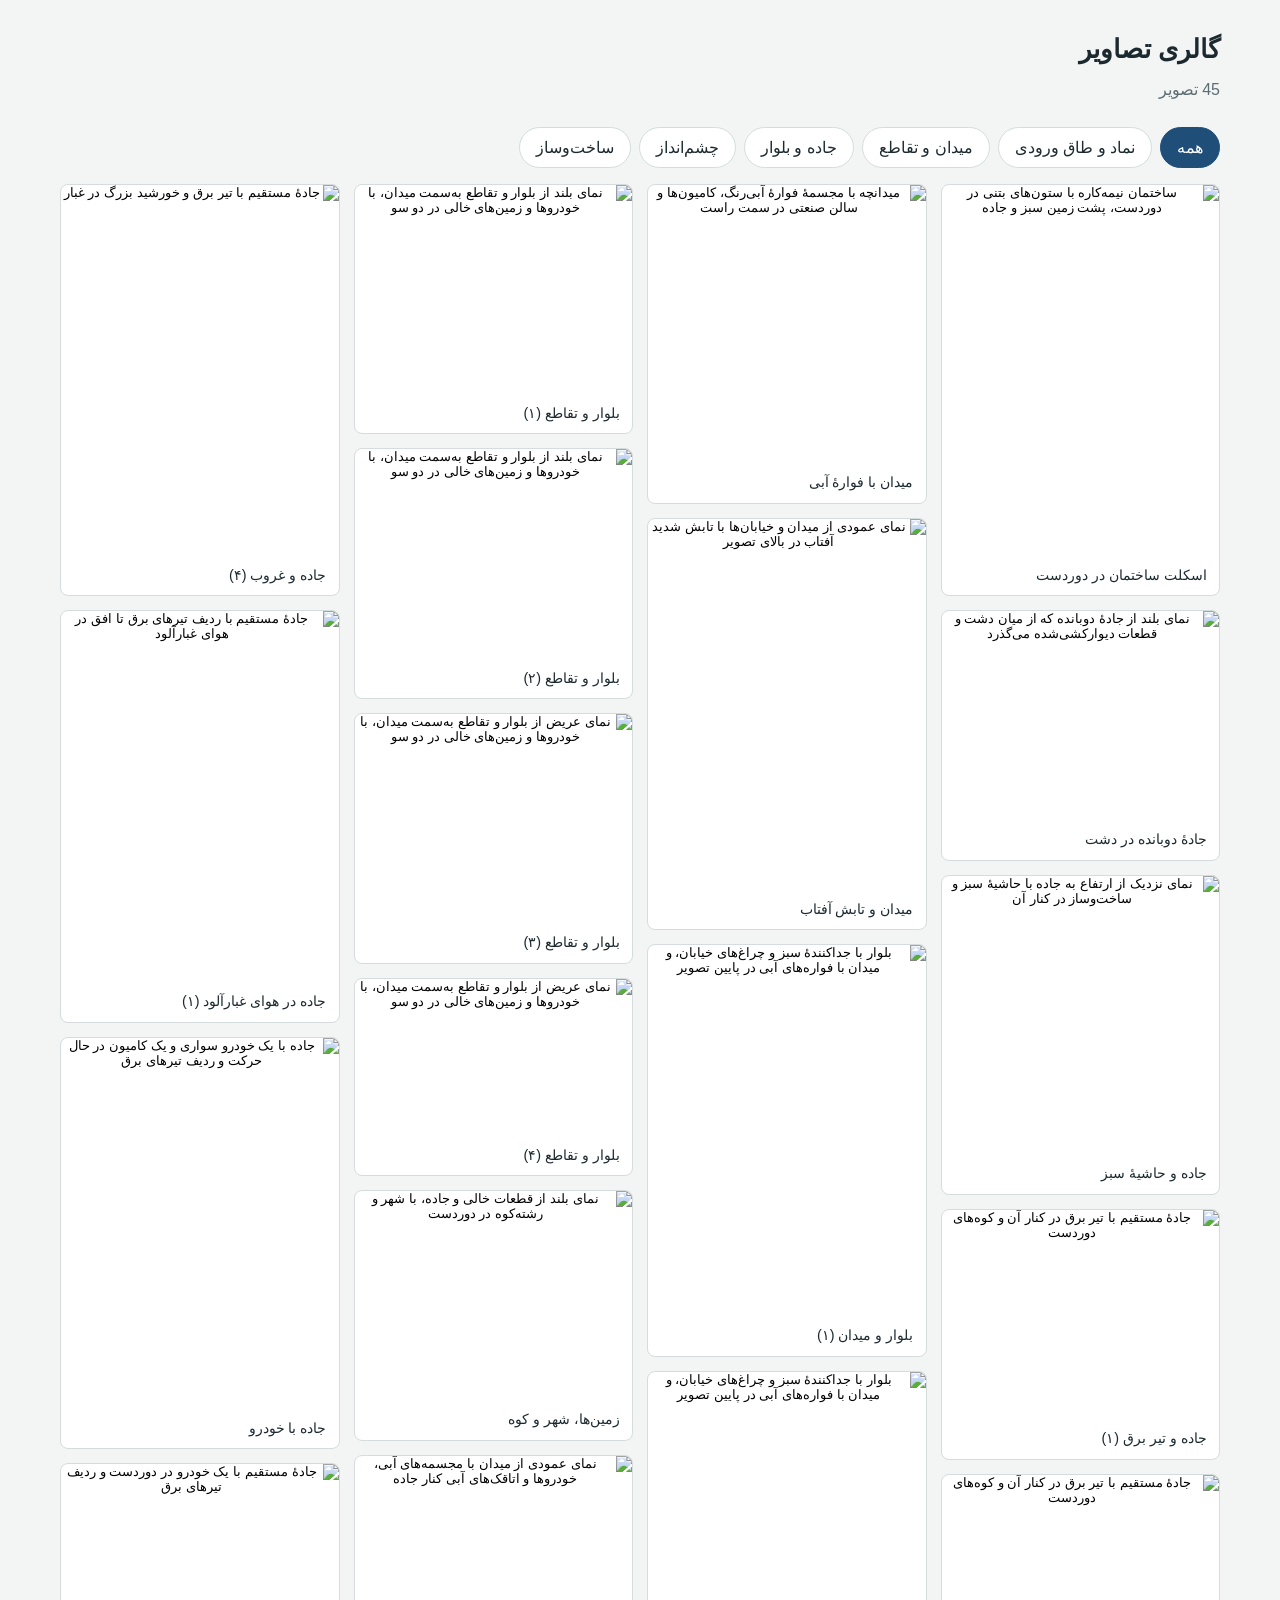
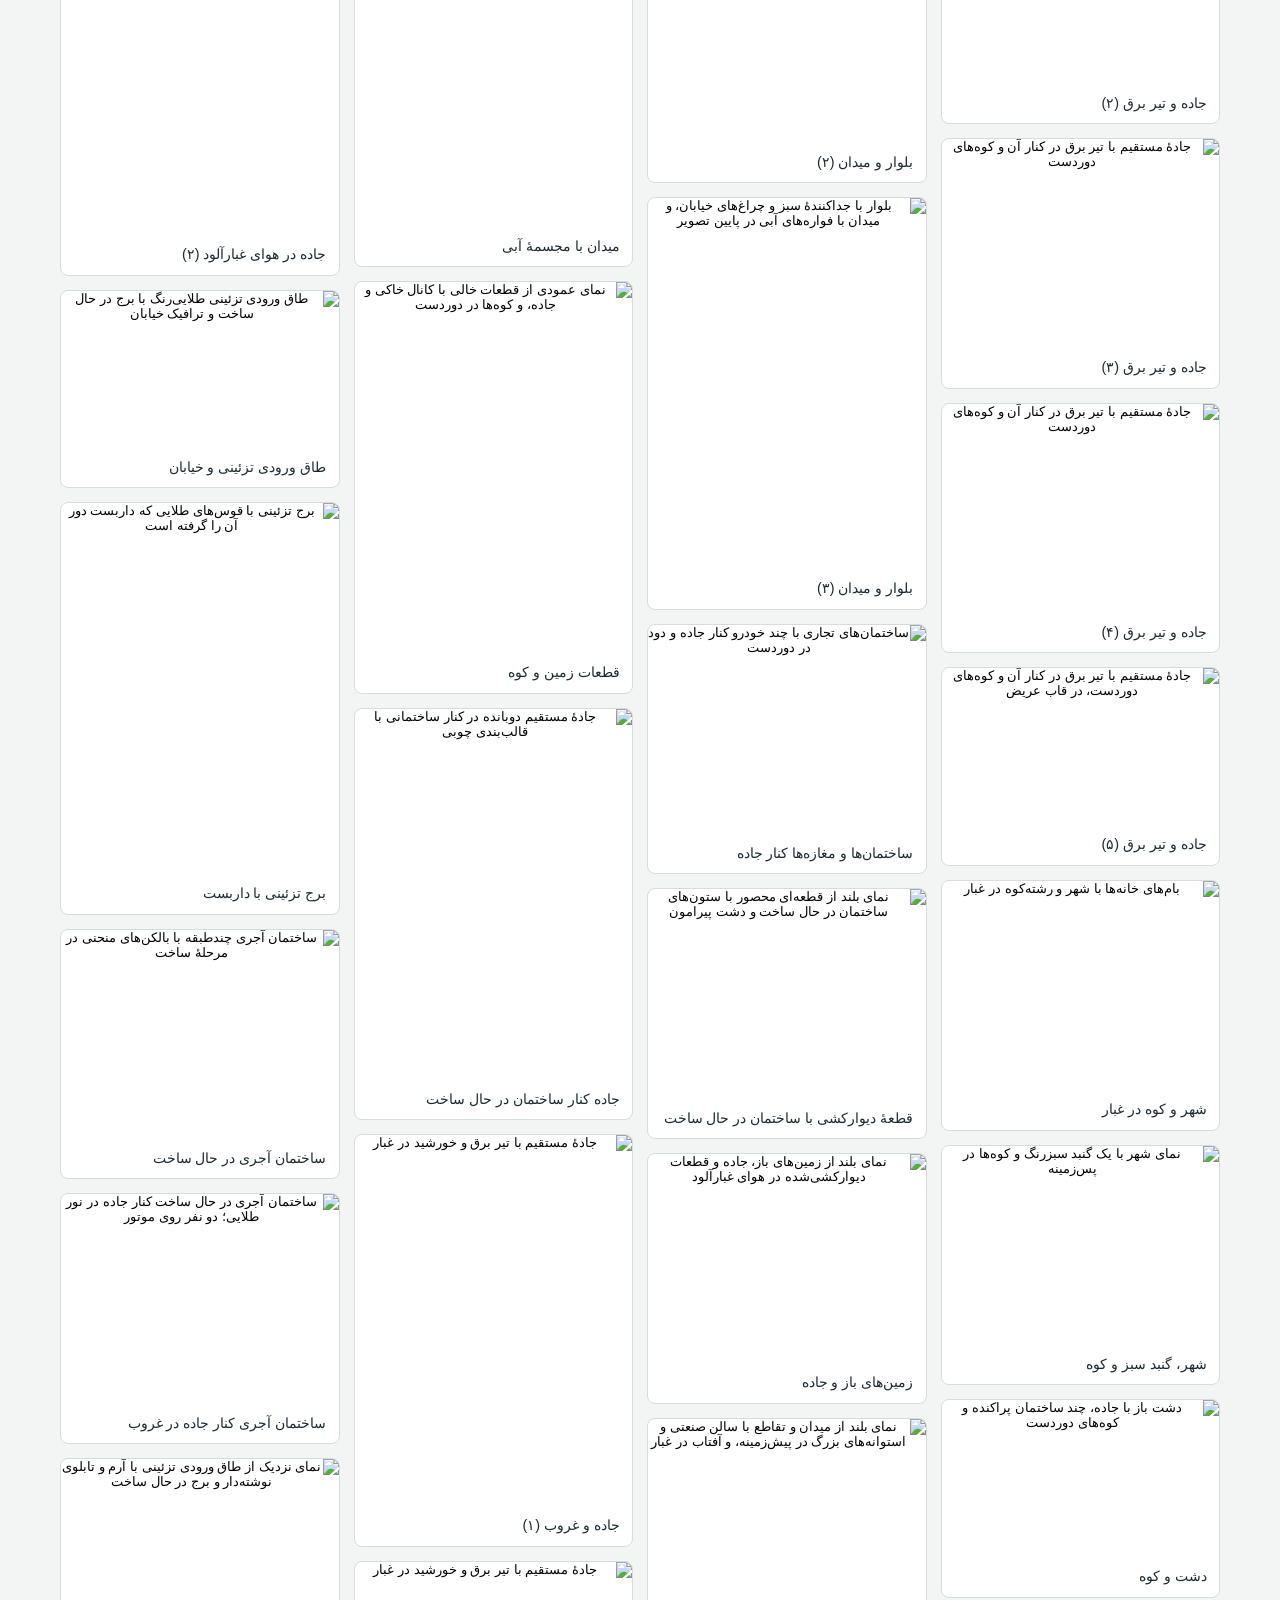
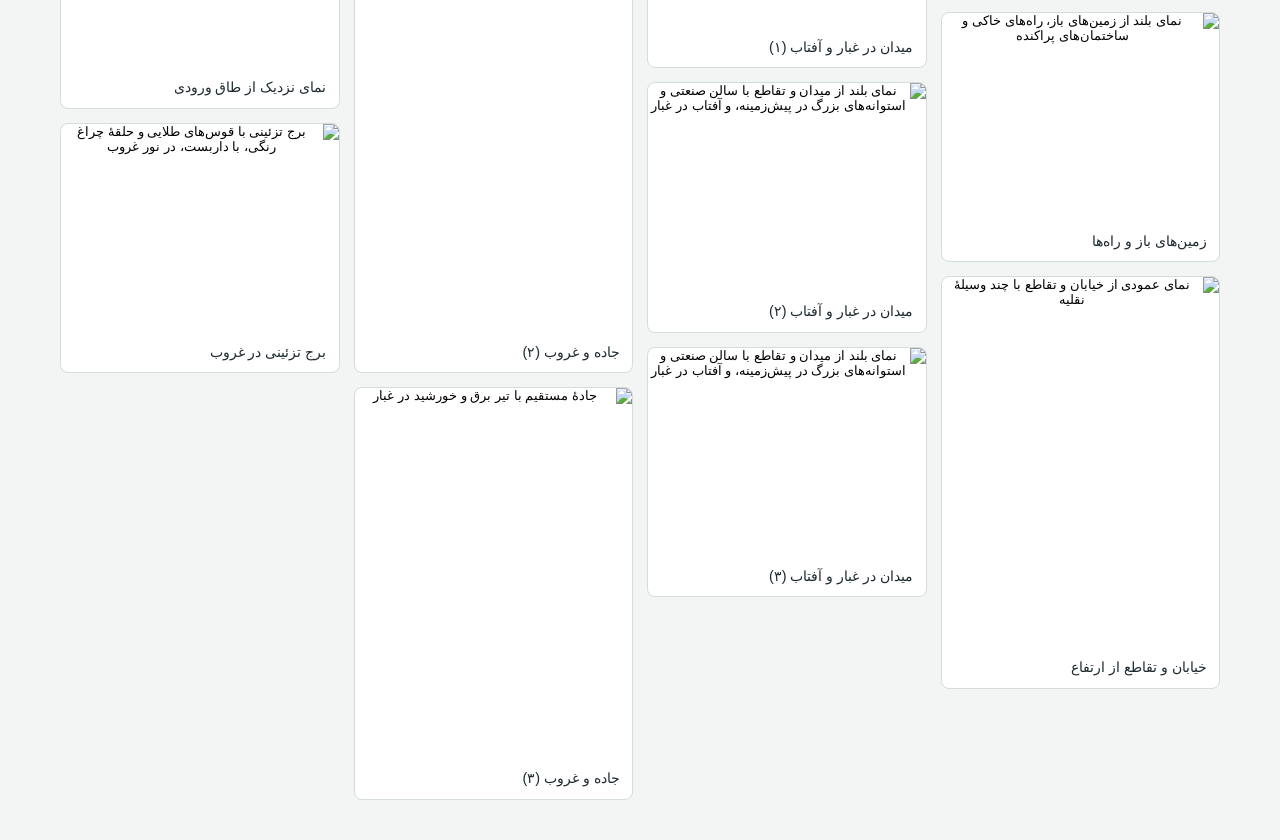
==== gallery.html @ d003f039 "Add files via upload Signed-off-by: Malang A.F.G <matinomari906@gmail.com>" ====
<!DOCTYPE html>
<html lang="fa" dir="rtl">
<head>
<meta charset="utf-8">
<meta name="viewport" content="width=device-width, initial-scale=1">
<title>گالری تصاویر</title>
<style>
:root{
  --bg:#f3f5f4; --ink:#1c2a30; --muted:#5d6d73; --line:#d5dcdc;
  --accent:#1f4e79; --accent-ink:#fff; --card:#fff;
  --font:Vazirmatn,"IRANSansX",Tahoma,"Segoe UI",sans-serif;
}
@media (prefers-color-scheme:dark){
  :root{--bg:#141b1e; --ink:#e8eeee; --muted:#9fb0b4; --line:#2b383c; --accent:#7fb2e0; --accent-ink:#0c1a24; --card:#1b2528}
}
*{box-sizing:border-box}
body{margin:0;background:var(--bg);color:var(--ink);font-family:var(--font);line-height:1.7}
header{padding:28px 20px 8px;max-width:1200px;margin:auto}
h1{margin:0 0 4px;font-size:1.6rem;font-weight:700}
header p{margin:0;color:var(--muted)}
.filters{display:flex;flex-wrap:wrap;gap:8px;padding:16px 20px;max-width:1200px;margin:auto}
.filters button{font:inherit;padding:6px 16px;border-radius:999px;border:1px solid var(--line);background:var(--card);color:var(--ink);cursor:pointer}
.filters button[aria-pressed="true"]{background:var(--accent);color:var(--accent-ink);border-color:var(--accent)}
.grid{column-width:260px;column-gap:14px;max-width:1200px;margin:0 auto;padding:0 20px 40px}
.item{break-inside:avoid;margin:0 0 14px;background:var(--card);border-radius:8px;overflow:hidden;border:1px solid var(--line)}
.item button{display:block;width:100%;padding:0;border:0;background:none;cursor:zoom-in}
.item img{display:block;width:100%;height:auto}
.item figcaption{padding:8px 12px;font-size:.9rem}
button:focus-visible{outline:3px solid var(--accent);outline-offset:2px}
dialog{border:0;padding:0;background:transparent;max-width:96vw;max-height:96vh;color:#fff}
dialog::backdrop{background:rgba(8,12,14,.88)}
.box{display:flex;flex-direction:column;align-items:center;gap:10px}
.box img{max-width:94vw;max-height:80vh;width:auto;height:auto;border-radius:4px}
.box p{margin:0;text-align:center;max-width:70ch}
.ctl{display:flex;gap:10px}
.ctl button{font:inherit;padding:6px 18px;border-radius:6px;border:1px solid #fff6;background:#0006;color:#fff;cursor:pointer}
</style>
</head>
<body>
<header>
  <h1>گالری تصاویر</h1>
  <p id="count"></p>
</header>
<nav class="filters" id="filters" aria-label="فیلتر دسته‌ها"></nav>
<main class="grid" id="grid"></main>

<dialog id="viewer" aria-label="نمایش بزرگ تصویر">
  <div class="box">
    <img id="vimg" alt="">
    <p id="vcap"></p>
    <div class="ctl">
      <button id="next" type="button">بعدی</button>
      <button id="prev" type="button">قبلی</button>
      <button id="close" type="button">بستن</button>
    </div>
  </div>
</dialog>

<script src="images.js"></script>
<script>
(function(){
  var G = window.GALLERY, all = G.images, shown = all, idx = 0;
  var grid = document.getElementById('grid'), filters = document.getElementById('filters');
  var dlg = document.getElementById('viewer'), vimg = document.getElementById('vimg'), vcap = document.getElementById('vcap');

  function render(){
    grid.innerHTML = '';
    shown.forEach(function(it, i){
      var fig = document.createElement('figure'); fig.className = 'item';
      var b = document.createElement('button'); b.type = 'button'; b.setAttribute('aria-label', 'بزرگ‌نمایی: ' + it.title_fa);
      var img = document.createElement('img');
      img.src = it.thumb; img.alt = it.alt_fa; img.width = Math.round(it.width / 3); img.height = Math.round(it.height / 3);
      img.loading = 'lazy'; img.decoding = 'async';
      b.appendChild(img); b.addEventListener('click', function(){ open(i); });
      var cap = document.createElement('figcaption'); cap.textContent = it.title_fa;
      fig.appendChild(b); fig.appendChild(cap); grid.appendChild(fig);
    });
    document.getElementById('count').textContent = shown.length + ' تصویر';
  }
  function open(i){ idx = i; show(); if(!dlg.open) dlg.showModal(); }
  function show(){ var it = shown[idx]; vimg.src = it.file; vimg.alt = it.alt_fa; vcap.textContent = it.title_fa + ' — ' + it.alt_fa; }
  function step(d){ idx = (idx + d + shown.length) % shown.length; show(); }

  function chip(label, id){
    var b = document.createElement('button'); b.type = 'button'; b.textContent = label; b.dataset.id = id;
    b.setAttribute('aria-pressed', id === 'all' ? 'true' : 'false');
    b.addEventListener('click', function(){
      shown = id === 'all' ? all : all.filter(function(x){ return x.category === id; });
      Array.prototype.forEach.call(filters.children, function(c){ c.setAttribute('aria-pressed', String(c === b)); });
      render();
    });
    filters.appendChild(b);
  }
  chip('همه', 'all');
  G.categories.forEach(function(c){ chip(c.title_fa, c.id); });

  document.getElementById('close').addEventListener('click', function(){ dlg.close(); });
  document.getElementById('next').addEventListener('click', function(){ step(1); });
  document.getElementById('prev').addEventListener('click', function(){ step(-1); });
  dlg.addEventListener('click', function(e){ if(e.target === dlg) dlg.close(); });
  document.addEventListener('keydown', function(e){
    if(!dlg.open) return;
    if(e.key === 'ArrowLeft') step(1);      // RTL: left = next
    if(e.key === 'ArrowRight') step(-1);
  });
  render();
})();
</script>
</body>
</html>
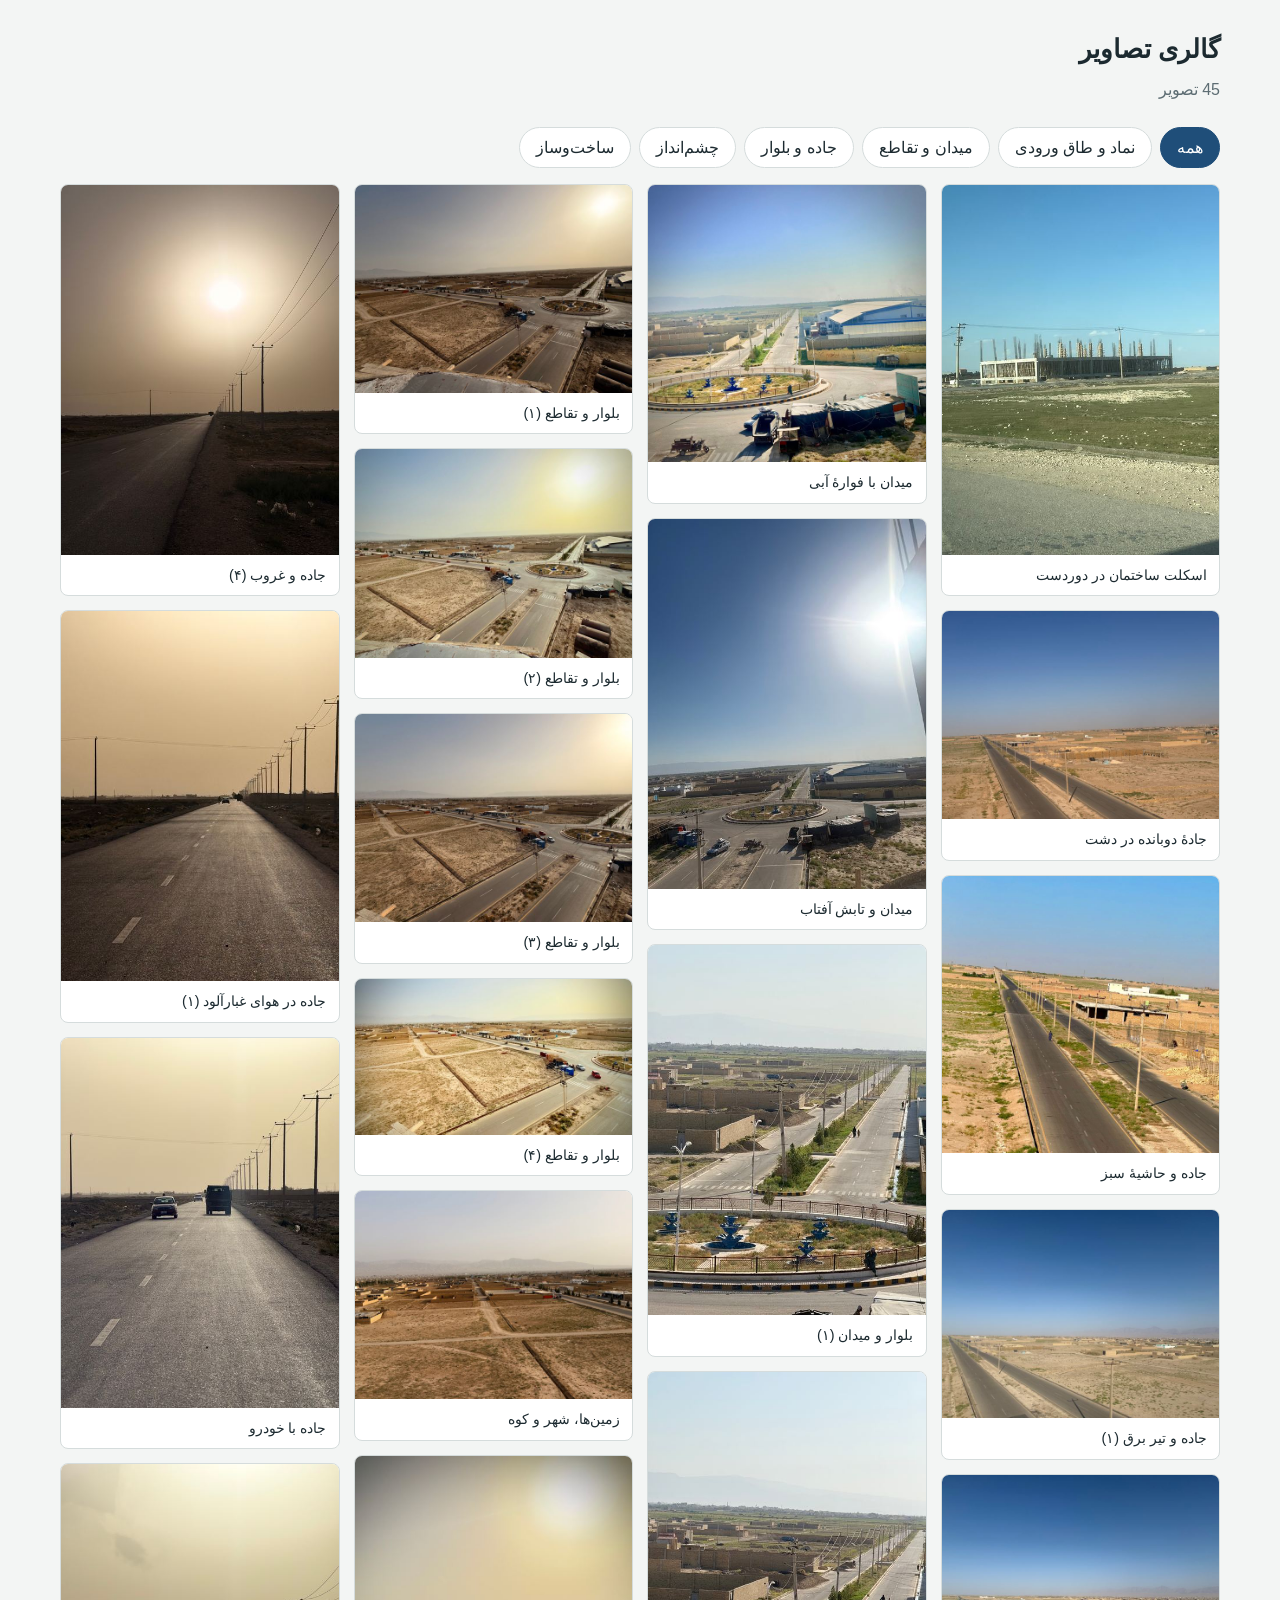
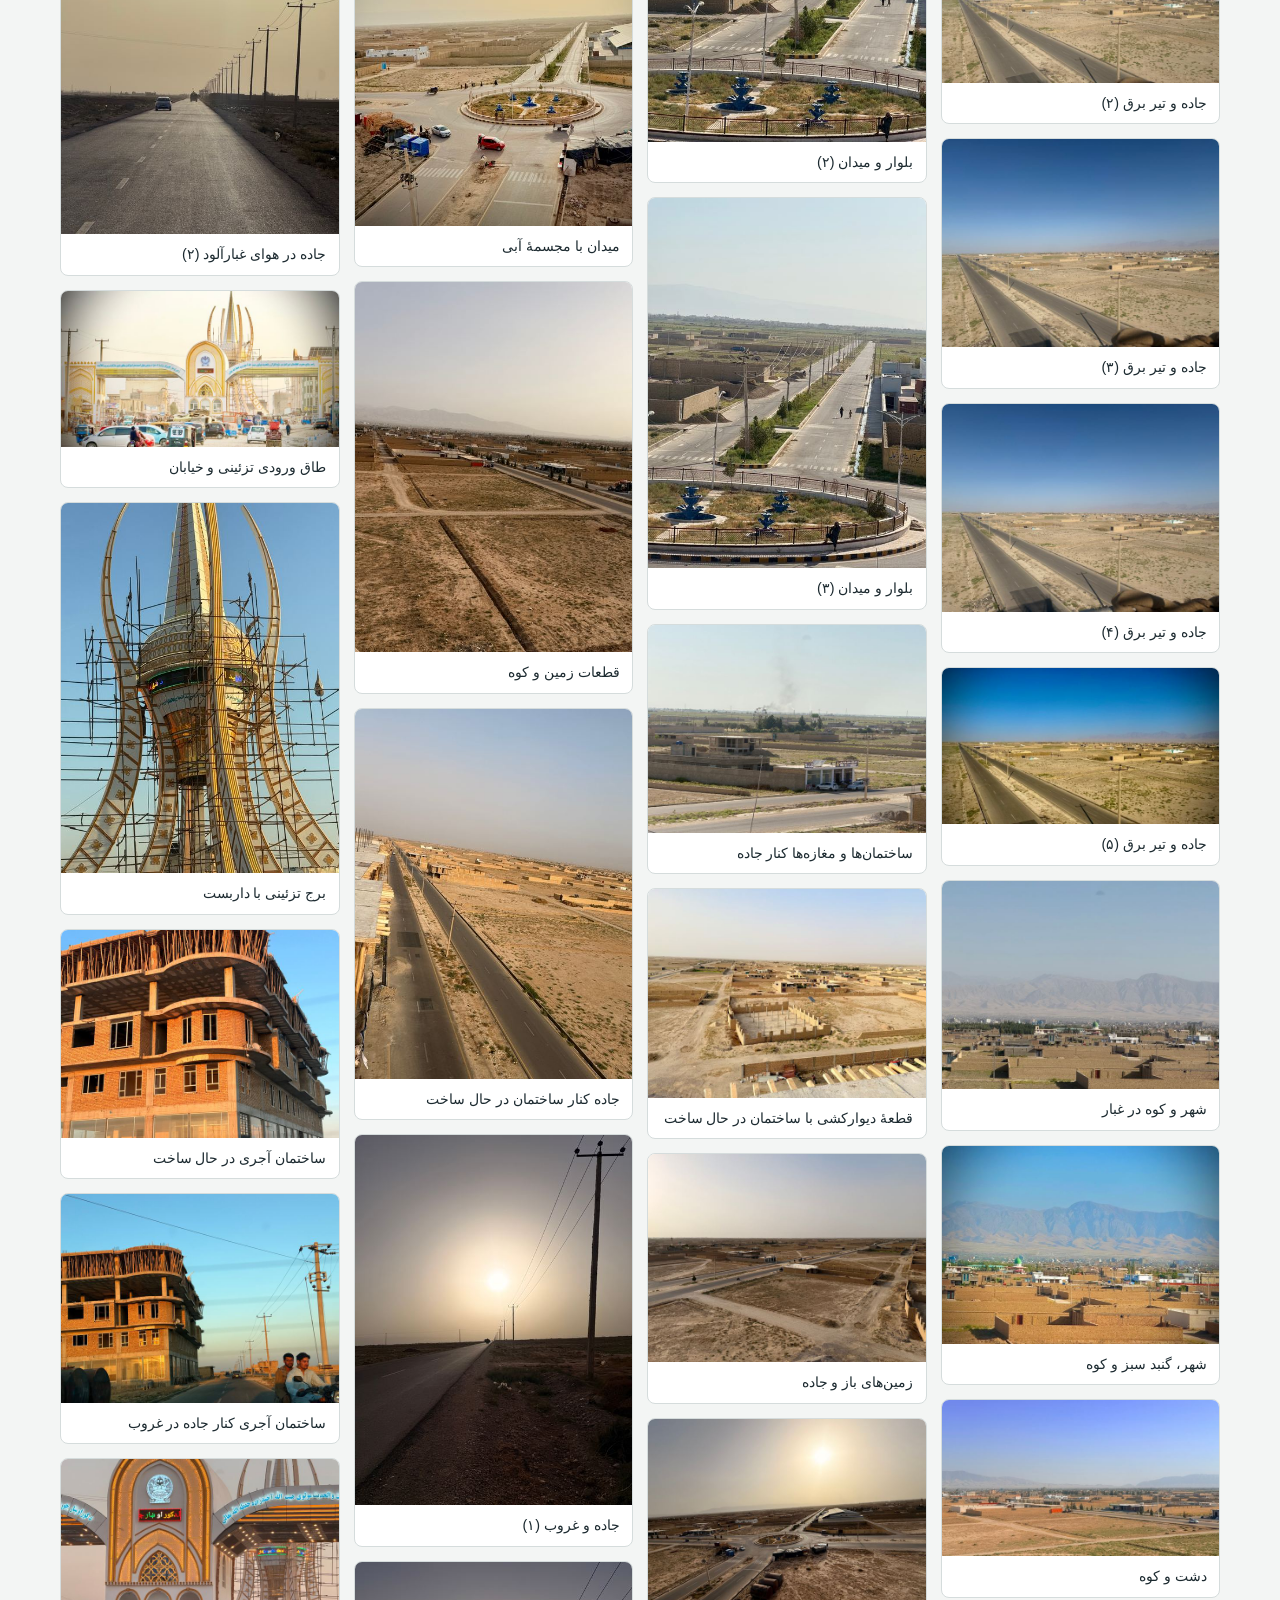
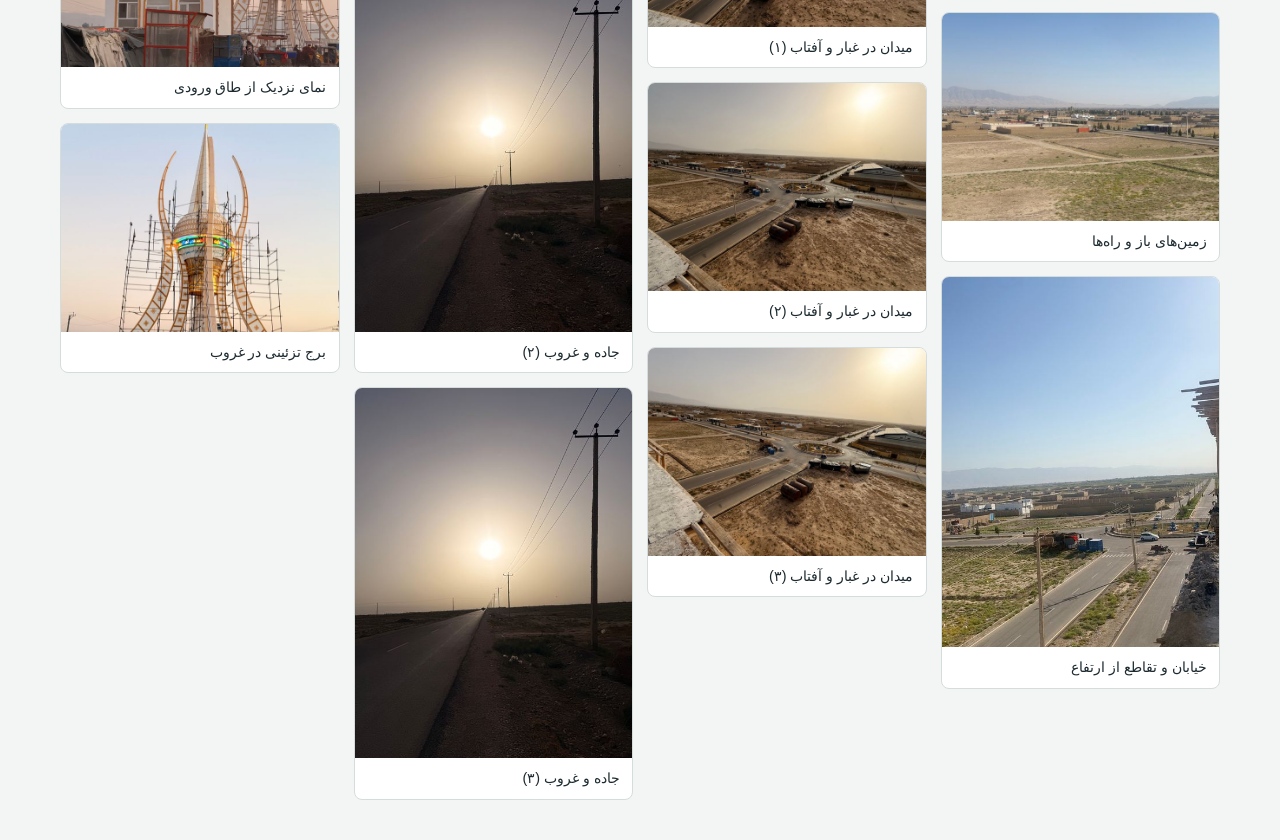
==== commit 99c7405b: "Fix verified static site issues Co-authored-by: matinomari906-cloud <316269978+matinomari906-cloud@u" ====
--- a/gallery.html
+++ b/gallery.html
@@ -69,7 +69,7 @@
       var fig = document.createElement('figure'); fig.className = 'item';
       var b = document.createElement('button'); b.type = 'button'; b.setAttribute('aria-label', 'بزرگ‌نمایی: ' + it.title_fa);
       var img = document.createElement('img');
-      img.src = it.thumb; img.alt = it.alt_fa; img.width = Math.round(it.width / 3); img.height = Math.round(it.height / 3);
+      img.src = it.id + '.jpg'; img.alt = it.alt_fa; img.width = Math.round(it.width / 3); img.height = Math.round(it.height / 3);
       img.loading = 'lazy'; img.decoding = 'async';
       b.appendChild(img); b.addEventListener('click', function(){ open(i); });
       var cap = document.createElement('figcaption'); cap.textContent = it.title_fa;
@@ -78,7 +78,7 @@
     document.getElementById('count').textContent = shown.length + ' تصویر';
   }
   function open(i){ idx = i; show(); if(!dlg.open) dlg.showModal(); }
-  function show(){ var it = shown[idx]; vimg.src = it.file; vimg.alt = it.alt_fa; vcap.textContent = it.title_fa + ' — ' + it.alt_fa; }
+  function show(){ var it = shown[idx]; vimg.src = it.id + '.jpg'; vimg.alt = it.alt_fa; vcap.textContent = it.title_fa + ' — ' + it.alt_fa; }
   function step(d){ idx = (idx + d + shown.length) % shown.length; show(); }
 
   function chip(label, id){
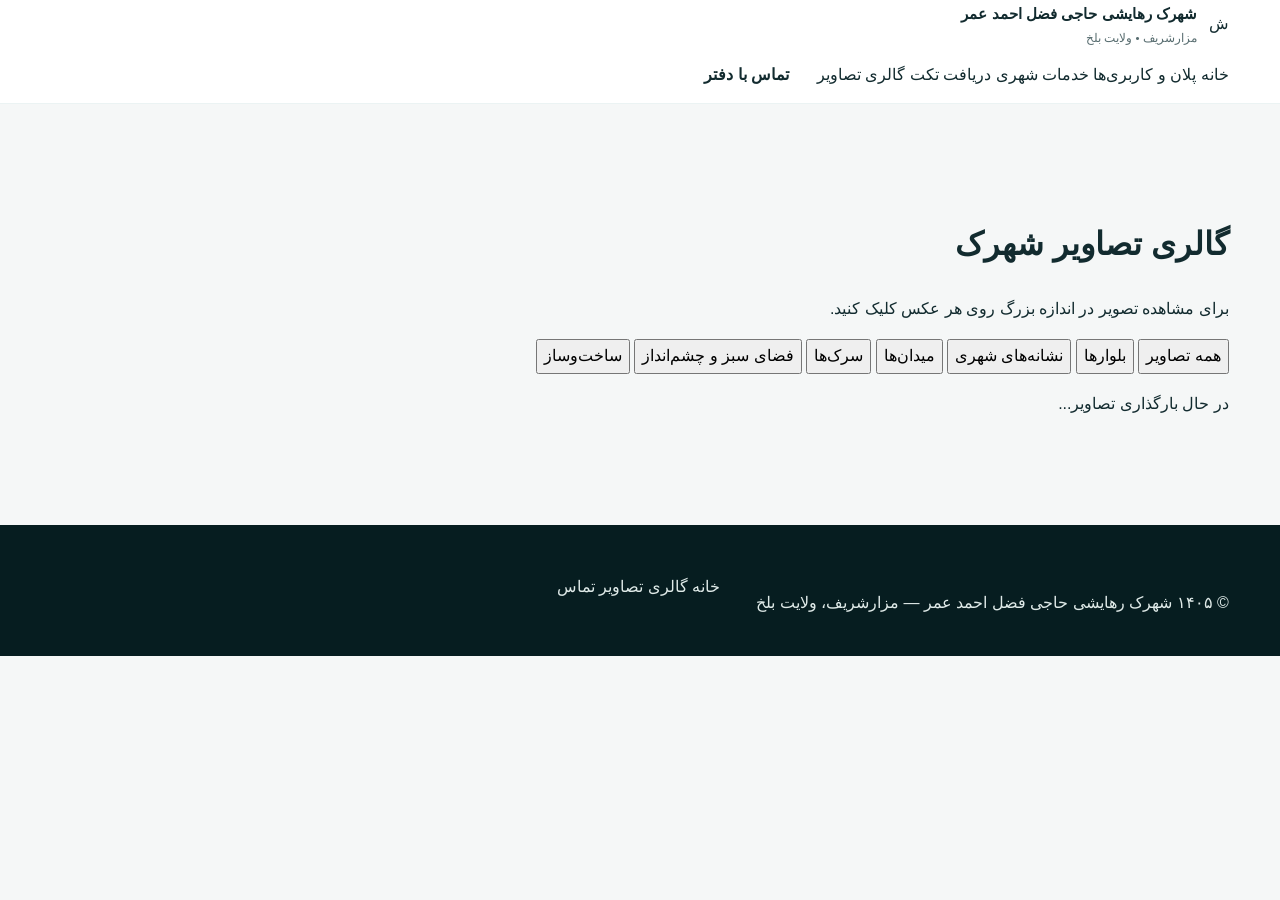
==== commit 3a38789d: "Update gallery.html" ====
--- a/gallery.html
+++ b/gallery.html
@@ -1,110 +1,84 @@
 <!DOCTYPE html>
 <html lang="fa" dir="rtl">
 <head>
-<meta charset="utf-8">
-<meta name="viewport" content="width=device-width, initial-scale=1">
-<title>گالری تصاویر</title>
-<style>
-:root{
-  --bg:#f3f5f4; --ink:#1c2a30; --muted:#5d6d73; --line:#d5dcdc;
-  --accent:#1f4e79; --accent-ink:#fff; --card:#fff;
-  --font:Vazirmatn,"IRANSansX",Tahoma,"Segoe UI",sans-serif;
-}
-@media (prefers-color-scheme:dark){
-  :root{--bg:#141b1e; --ink:#e8eeee; --muted:#9fb0b4; --line:#2b383c; --accent:#7fb2e0; --accent-ink:#0c1a24; --card:#1b2528}
-}
-*{box-sizing:border-box}
-body{margin:0;background:var(--bg);color:var(--ink);font-family:var(--font);line-height:1.7}
-header{padding:28px 20px 8px;max-width:1200px;margin:auto}
-h1{margin:0 0 4px;font-size:1.6rem;font-weight:700}
-header p{margin:0;color:var(--muted)}
-.filters{display:flex;flex-wrap:wrap;gap:8px;padding:16px 20px;max-width:1200px;margin:auto}
-.filters button{font:inherit;padding:6px 16px;border-radius:999px;border:1px solid var(--line);background:var(--card);color:var(--ink);cursor:pointer}
-.filters button[aria-pressed="true"]{background:var(--accent);color:var(--accent-ink);border-color:var(--accent)}
-.grid{column-width:260px;column-gap:14px;max-width:1200px;margin:0 auto;padding:0 20px 40px}
-.item{break-inside:avoid;margin:0 0 14px;background:var(--card);border-radius:8px;overflow:hidden;border:1px solid var(--line)}
-.item button{display:block;width:100%;padding:0;border:0;background:none;cursor:zoom-in}
-.item img{display:block;width:100%;height:auto}
-.item figcaption{padding:8px 12px;font-size:.9rem}
-button:focus-visible{outline:3px solid var(--accent);outline-offset:2px}
-dialog{border:0;padding:0;background:transparent;max-width:96vw;max-height:96vh;color:#fff}
-dialog::backdrop{background:rgba(8,12,14,.88)}
-.box{display:flex;flex-direction:column;align-items:center;gap:10px}
-.box img{max-width:94vw;max-height:80vh;width:auto;height:auto;border-radius:4px}
-.box p{margin:0;text-align:center;max-width:70ch}
-.ctl{display:flex;gap:10px}
-.ctl button{font:inherit;padding:6px 18px;border-radius:6px;border:1px solid #fff6;background:#0006;color:#fff;cursor:pointer}
-</style>
+  <meta charset="UTF-8" />
+  <meta name="viewport" content="width=device-width, initial-scale=1.0" />
+  <title>گالری تصاویر | شهرک رهایشی حاجی فضل احمد عمر</title>
+  <meta name="description" content="گالری تصاویر بلوارها، میدان‌ها، سرک‌ها، فضای سبز و ساخت‌وساز شهرک رهایشی حاجی فضل احمد عمر در مزارشریف." />
+  <link rel="preconnect" href="https://fonts.googleapis.com" />
+  <link rel="preconnect" href="https://fonts.gstatic.com" crossorigin />
+  <link href="https://fonts.googleapis.com/css2?family=Vazirmatn:wght@400;500;600;700;800&display=swap" rel="stylesheet" />
+  <link rel="stylesheet" href="styles.css" />
 </head>
 <body>
-<header>
-  <h1>گالری تصاویر</h1>
-  <p id="count"></p>
-</header>
-<nav class="filters" id="filters" aria-label="فیلتر دسته‌ها"></nav>
-<main class="grid" id="grid"></main>
+  <header class="site-header">
+    <div class="container nav-wrapper">
+      <a href="index.html" class="brand">
+        <span class="brand-badge">ش</span>
+        <div>
+          <strong>شهرک رهایشی حاجی فضل احمد عمر</strong>
+          <small>مزارشریف • ولایت بلخ</small>
+        </div>
+      </a>
 
-<dialog id="viewer" aria-label="نمایش بزرگ تصویر">
-  <div class="box">
-    <img id="vimg" alt="">
-    <p id="vcap"></p>
-    <div class="ctl">
-      <button id="next" type="button">بعدی</button>
-      <button id="prev" type="button">قبلی</button>
-      <button id="close" type="button">بستن</button>
+      <button id="menuToggle" class="menu-toggle" aria-label="باز کردن منو" aria-expanded="false">☰</button>
+
+      <nav id="navLinks" class="nav-links">
+        <a href="index.html">خانه</a>
+        <a href="index.html#masterplan">پلان و کاربری‌ها</a>
+        <a href="index.html#services">خدمات شهری</a>
+        <a href="index.html#steps">دریافت تکت</a>
+        <a href="gallery.html" class="active">گالری تصاویر</a>
+        <a href="index.html#contact" class="btn btn-sm">تماس با دفتر</a>
+      </nav>
     </div>
+  </header>
+
+  <main class="section">
+    <div class="container">
+      <div class="section-head">
+        <h1>گالری تصاویر شهرک</h1>
+        <p>برای مشاهده تصویر در اندازه بزرگ روی هر عکس کلیک کنید.</p>
+      </div>
+
+      <div id="gallery-filters" class="filter-bar">
+        <button class="filter-btn active" data-filter="all">همه تصاویر</button>
+        <button class="filter-btn" data-filter="boulevard">بلوارها</button>
+        <button class="filter-btn" data-filter="landmark">نشانه‌های شهری</button>
+        <button class="filter-btn" data-filter="roundabout">میدان‌ها</button>
+        <button class="filter-btn" data-filter="road">سرک‌ها</button>
+        <button class="filter-btn" data-filter="landscape">فضای سبز و چشم‌انداز</button>
+        <button class="filter-btn" data-filter="construction">ساخت‌وساز</button>
+      </div>
+
+      <p id="gallery-count" class="gallery-count">در حال بارگذاری تصاویر...</p>
+
+      <div id="gallery-grid" class="gallery-grid"></div>
+    </div>
+  </main>
+
+  <footer class="site-footer">
+    <div class="container footer-inner">
+      <p>© ۱۴۰۵ شهرک رهایشی حاجی فضل احمد عمر — مزارشریف، ولایت بلخ</p>
+      <div class="footer-links">
+        <a href="index.html">خانه</a>
+        <a href="gallery.html">گالری تصاویر</a>
+        <a href="index.html#contact">تماس</a>
+      </div>
+    </div>
+  </footer>
+
+  <!-- مودال نمایش بزرگ تصویر -->
+  <div id="lightbox" class="lightbox" hidden>
+    <button id="lightbox-close" class="lightbox-close" aria-label="بستن">×</button>
+    <button id="lightbox-prev" class="lightbox-nav lightbox-prev" aria-label="تصویر قبلی">‹</button>
+    <div class="lightbox-body">
+      <img id="lightbox-img" src="" alt="" />
+      <p id="lightbox-caption"></p>
+    </div>
+    <button id="lightbox-next" class="lightbox-nav lightbox-next" aria-label="تصویر بعدی">›</button>
   </div>
-</dialog>
 
-<script src="images.js"></script>
-<script>
-(function(){
-  var G = window.GALLERY, all = G.images, shown = all, idx = 0;
-  var grid = document.getElementById('grid'), filters = document.getElementById('filters');
-  var dlg = document.getElementById('viewer'), vimg = document.getElementById('vimg'), vcap = document.getElementById('vcap');
-
-  function render(){
-    grid.innerHTML = '';
-    shown.forEach(function(it, i){
-      var fig = document.createElement('figure'); fig.className = 'item';
-      var b = document.createElement('button'); b.type = 'button'; b.setAttribute('aria-label', 'بزرگ‌نمایی: ' + it.title_fa);
-      var img = document.createElement('img');
-      img.src = it.id + '.jpg'; img.alt = it.alt_fa; img.width = Math.round(it.width / 3); img.height = Math.round(it.height / 3);
-      img.loading = 'lazy'; img.decoding = 'async';
-      b.appendChild(img); b.addEventListener('click', function(){ open(i); });
-      var cap = document.createElement('figcaption'); cap.textContent = it.title_fa;
-      fig.appendChild(b); fig.appendChild(cap); grid.appendChild(fig);
-    });
-    document.getElementById('count').textContent = shown.length + ' تصویر';
-  }
-  function open(i){ idx = i; show(); if(!dlg.open) dlg.showModal(); }
-  function show(){ var it = shown[idx]; vimg.src = it.id + '.jpg'; vimg.alt = it.alt_fa; vcap.textContent = it.title_fa + ' — ' + it.alt_fa; }
-  function step(d){ idx = (idx + d + shown.length) % shown.length; show(); }
-
-  function chip(label, id){
-    var b = document.createElement('button'); b.type = 'button'; b.textContent = label; b.dataset.id = id;
-    b.setAttribute('aria-pressed', id === 'all' ? 'true' : 'false');
-    b.addEventListener('click', function(){
-      shown = id === 'all' ? all : all.filter(function(x){ return x.category === id; });
-      Array.prototype.forEach.call(filters.children, function(c){ c.setAttribute('aria-pressed', String(c === b)); });
-      render();
-    });
-    filters.appendChild(b);
-  }
-  chip('همه', 'all');
-  G.categories.forEach(function(c){ chip(c.title_fa, c.id); });
-
-  document.getElementById('close').addEventListener('click', function(){ dlg.close(); });
-  document.getElementById('next').addEventListener('click', function(){ step(1); });
-  document.getElementById('prev').addEventListener('click', function(){ step(-1); });
-  dlg.addEventListener('click', function(e){ if(e.target === dlg) dlg.close(); });
-  document.addEventListener('keydown', function(e){
-    if(!dlg.open) return;
-    if(e.key === 'ArrowLeft') step(1);      // RTL: left = next
-    if(e.key === 'ArrowRight') step(-1);
-  });
-  render();
-})();
-</script>
+  <script src="script.js"></script>
 </body>
-</html>
+</html>
--- a/styles.css
+++ b/styles.css
@@ -0,0 +1,858 @@
+* {
+  box-sizing: border-box;
+}
+
+:root {
+  --bg: #f5f7f7;
+  --paper: #ffffff;
+  --ink: #122b2f;
+  --muted: #586d70;
+  --brand: #0b6268;
+  --brand-dark: #052d32;
+  --gold: #d7ad42;
+  --gold-soft: #f2d97c;
+  --line: #dfe6e6;
+  --shadow: 0 18px 45px rgba(11, 98, 104, 0.12);
+  --radius: 24px;
+  --max: 1180px;
+}
+
+html {
+  scroll-behavior: smooth;
+}
+
+body {
+  margin: 0;
+  font-family: Tahoma, "Segoe UI", sans-serif;
+  background: var(--bg);
+  color: var(--ink);
+  line-height: 1.8;
+}
+
+a {
+  text-decoration: none;
+  color: inherit;
+}
+
+img {
+  max-width: 100%;
+  display: block;
+}
+
+button,
+input,
+select,
+textarea {
+  font: inherit;
+}
+
+.container {
+  width: min(var(--max), 92%);
+  margin: 0 auto;
+}
+
+.topbar {
+  background: var(--brand-dark);
+  color: #dfece9;
+  font-size: 0.85rem;
+}
+
+.topbar-inner {
+  min-height: 42px;
+  display: flex;
+  align-items: center;
+  justify-content: space-between;
+  gap: 16px;
+}
+
+.site-header {
+  position: sticky;
+  top: 0;
+  z-index: 50;
+  background: rgba(255, 255, 255, 0.92);
+  backdrop-filter: blur(12px);
+  border-bottom: 1px solid rgba(11, 98, 104, 0.08);
+}
+
+.nav-wrap {
+  min-height: 78px;
+  display: flex;
+  align-items: center;
+  justify-content: space-between;
+  gap: 22px;
+}
+
+.brand {
+  display: flex;
+  align-items: center;
+  gap: 12px;
+}
+
+.brand img {
+  width: 52px;
+  height: 52px;
+  border-radius: 14px;
+}
+
+.brand strong,
+.brand small {
+  display: block;
+}
+
+.brand strong {
+  font-size: 0.96rem;
+  color: var(--ink);
+}
+
+.brand small {
+  font-size: 0.72rem;
+  color: var(--muted);
+}
+
+.main-nav {
+  display: flex;
+  align-items: center;
+  gap: 18px;
+  font-weight: 700;
+}
+
+.main-nav a {
+  position: relative;
+  color: #244245;
+  font-size: 0.88rem;
+}
+
+.main-nav a::after {
+  content: "";
+  position: absolute;
+  right: 0;
+  bottom: -6px;
+  width: 0;
+  height: 2px;
+  background: var(--gold);
+  transition: width 0.2s ease;
+}
+
+.main-nav a:hover::after,
+.main-nav a:hover {
+  color: var(--brand);
+}
+
+.main-nav a:hover::after {
+  width: 100%;
+}
+
+.nav-btn,
+.btn {
+  display: inline-flex;
+  align-items: center;
+  justify-content: center;
+  gap: 8px;
+  border-radius: 999px;
+  font-weight: 800;
+  transition: transform 0.2s ease, box-shadow 0.2s ease;
+}
+
+.nav-btn {
+  background: var(--brand);
+  color: #fff;
+  padding: 10px 16px;
+}
+
+.nav-btn:hover,
+.btn:hover {
+  transform: translateY(-1px);
+}
+
+.menu-toggle {
+  display: none;
+  border: 1px solid var(--line);
+  background: transparent;
+  border-radius: 12px;
+  padding: 10px 12px;
+  font-size: 1.4rem;
+  color: var(--ink);
+}
+
+.hero {
+  position: relative;
+  overflow: hidden;
+  color: #fff;
+  background: linear-gradient(110deg, rgba(2, 28, 31, 0.94), rgba(11, 98, 104, 0.76));
+}
+
+.hero-overlay {
+  position: absolute;
+  inset: 0;
+  background: url("boulevard-junction-haze-04.jpg") center/cover no-repeat;
+  opacity: 0.2;
+}
+
+.hero-inner {
+  position: relative;
+  z-index: 1;
+  display: grid;
+  grid-template-columns: 1.2fr 0.8fr;
+  align-items: center;
+  gap: 32px;
+  min-height: 620px;
+  padding: 70px 0;
+}
+
+.hero-copy {
+  max-width: 700px;
+}
+
+.eyebrow,
+.kicker {
+  display: inline-flex;
+  align-items: center;
+  justify-content: center;
+  background: rgba(255, 255, 255, 0.08);
+  border: 1px solid rgba(255, 255, 255, 0.18);
+  color: #f6f5ef;
+  padding: 6px 12px;
+  border-radius: 999px;
+  font-size: 0.76rem;
+  font-weight: 800;
+  letter-spacing: 0.03em;
+}
+
+.kicker {
+  background: rgba(215, 173, 66, 0.12);
+  border-color: rgba(215, 173, 66, 0.2);
+  color: #7b5f12;
+}
+
+.hero h1 {
+  margin: 20px 0 16px;
+  font-size: clamp(2.3rem, 5vw, 4.4rem);
+  line-height: 1.2;
+}
+
+.hero h1 span {
+  color: var(--gold-soft);
+}
+
+.hero p {
+  margin: 0 0 28px;
+  max-width: 640px;
+  color: rgba(255, 255, 255, 0.9);
+  font-size: 1.08rem;
+}
+
+.hero-actions {
+  display: flex;
+  flex-wrap: wrap;
+  gap: 12px;
+}
+
+.btn {
+  padding: 12px 22px;
+  border: 1px solid transparent;
+}
+
+.btn-primary {
+  background: var(--gold);
+  color: #201907;
+  box-shadow: 0 12px 25px rgba(215, 173, 66, 0.24);
+}
+
+.btn-secondary {
+  background: rgba(255, 255, 255, 0.08);
+  border-color: rgba(255, 255, 255, 0.3);
+  color: #fff;
+}
+
+.btn-whatsapp {
+  background: #1fa855;
+  color: #fff;
+}
+
+.hero-visual {
+  display: flex;
+  justify-content: center;
+}
+
+.hero-visual img {
+  width: min(100%, 540px);
+  border-radius: 30px;
+  box-shadow: var(--shadow);
+  border: 1px solid rgba(255, 255, 255, 0.24);
+}
+
+.stats {
+  margin-top: -30px;
+  position: relative;
+  z-index: 2;
+}
+
+.stat-grid {
+  display: grid;
+  grid-template-columns: repeat(4, minmax(150px, 1fr));
+  background: var(--paper);
+  border-radius: 28px;
+  box-shadow: var(--shadow);
+  overflow: hidden;
+  border: 1px solid var(--line);
+}
+
+.stat-item {
+  padding: 28px 16px;
+  text-align: center;
+  border-left: 1px solid var(--line);
+}
+
+.stat-item:last-child {
+  border-left: none;
+}
+
+.stat-item strong {
+  display: block;
+  color: var(--brand);
+  font-size: clamp(1.2rem, 2vw, 1.8rem);
+  margin-bottom: 8px;
+}
+
+.stat-item span {
+  color: var(--muted);
+  font-size: 0.84rem;
+}
+
+.section {
+  padding: 90px 0;
+}
+
+.alt-bg {
+  background: #eef5f4;
+}
+
+.section-heading {
+  text-align: center;
+  max-width: 650px;
+  margin: 0 auto 42px;
+}
+
+.section-heading h2 {
+  margin: 12px 0 0;
+  font-size: clamp(1.8rem, 3vw, 2.7rem);
+  color: var(--ink);
+}
+
+.about-grid,
+.location-grid,
+.contact-grid {
+  display: grid;
+  grid-template-columns: 1fr 1fr;
+  gap: 36px;
+  align-items: center;
+}
+
+.about-image img,
+.location-image img {
+  width: 100%;
+  min-height: 420px;
+  object-fit: cover;
+  border-radius: var(--radius);
+  box-shadow: var(--shadow);
+}
+
+.about-copy h2 {
+  margin: 18px 0 12px;
+  font-size: clamp(1.8rem, 3vw, 2.6rem);
+}
+
+.about-copy p {
+  color: var(--muted);
+  margin: 0 0 16px;
+}
+
+.check-list {
+  list-style: none;
+  padding: 0;
+  margin: 24px 0 0;
+  display: grid;
+  grid-template-columns: 1fr 1fr;
+  gap: 12px 18px;
+  font-weight: 700;
+}
+
+.check-list li::before {
+  content: "✓";
+  color: var(--brand);
+  margin-left: 8px;
+}
+
+.feature-grid {
+  display: grid;
+  grid-template-columns: repeat(3, minmax(220px, 1fr));
+  gap: 20px;
+}
+
+.feature-card {
+  background: var(--paper);
+  border: 1px solid var(--line);
+  border-radius: 22px;
+  padding: 26px 22px;
+  box-shadow: 0 10px 25px rgba(18, 43, 47, 0.04);
+}
+
+.feature-card .icon {
+  display: inline-grid;
+  place-items: center;
+  width: 58px;
+  height: 58px;
+  border-radius: 18px;
+  background: rgba(11, 98, 104, 0.08);
+  font-size: 1.8rem;
+  margin-bottom: 16px;
+}
+
+.feature-card h3 {
+  margin: 0 0 10px;
+  font-size: 1.1rem;
+}
+
+.feature-card p {
+  margin: 0;
+  color: var(--muted);
+  font-size: 0.9rem;
+}
+
+.progress-section {
+  background: linear-gradient(180deg, #fff 0%, #f7fafa 100%);
+}
+
+.timeline {
+  position: relative;
+  max-width: 820px;
+  margin: 0 auto;
+}
+
+.timeline::before {
+  content: "";
+  position: absolute;
+  right: 20px;
+  top: 10px;
+  bottom: 10px;
+  width: 3px;
+  background: rgba(11, 98, 104, 0.2);
+}
+
+.timeline-item {
+  position: relative;
+  padding: 0 60px 28px 0;
+}
+
+.timeline-item .dot {
+  position: absolute;
+  right: 8px;
+  top: 2px;
+  width: 28px;
+  height: 28px;
+  border-radius: 50%;
+  display: grid;
+  place-items: center;
+  color: #fff;
+  font-weight: 900;
+  background: #a8b7b8;
+  border: 3px solid #fff;
+}
+
+.timeline-item.done .dot {
+  background: #1ea16d;
+}
+
+.timeline-item.active .dot {
+  background: var(--gold);
+  color: #1d180c;
+  animation: pulse 1.8s infinite;
+}
+
+@keyframes pulse {
+  0% { box-shadow: 0 0 0 0 rgba(215, 173, 66, 0.5); }
+  70% { box-shadow: 0 0 0 12px rgba(215, 173, 66, 0.08); }
+  100% { box-shadow: 0 0 0 0 rgba(215, 173, 66, 0); }
+}
+
+.timeline-item .content {
+  background: var(--paper);
+  border: 1px solid var(--line);
+  border-radius: 18px;
+  padding: 18px 20px;
+  box-shadow: 0 8px 20px rgba(18, 43, 47, 0.04);
+}
+
+.timeline-item .content span {
+  display: inline-block;
+  margin-bottom: 8px;
+  color: var(--brand);
+  background: rgba(11, 98, 104, 0.08);
+  padding: 4px 10px;
+  border-radius: 999px;
+  font-size: 0.78rem;
+  font-weight: 800;
+}
+
+.timeline-item .content h3 {
+  margin: 0 0 8px;
+}
+
+.timeline-item .content p {
+  margin: 0;
+  color: var(--muted);
+  font-size: 0.9rem;
+}
+
+.gallery-grid {
+  display: grid;
+  grid-template-columns: 1.4fr 1fr 1fr;
+  grid-auto-rows: 220px;
+  gap: 16px;
+}
+
+.gallery-item {
+  overflow: hidden;
+  border-radius: 22px;
+  background: #dfe8e8;
+  border: 1px solid var(--line);
+}
+
+.gallery-item img {
+  width: 100%;
+  height: 100%;
+  object-fit: cover;
+}
+
+.gallery-item.wide {
+  grid-column: span 2;
+}
+
+.gallery-more {
+  display: flex;
+  width: fit-content;
+  margin: 24px auto 0;
+}
+
+.faq-section {
+  background: #f6f9f8;
+}
+
+.faq-list {
+  max-width: 900px;
+  margin: 0 auto;
+  display: grid;
+  gap: 14px;
+}
+
+.faq-list details {
+  background: var(--paper);
+  border: 1px solid var(--line);
+  border-radius: 18px;
+  padding: 0 16px;
+  box-shadow: 0 8px 22px rgba(18, 43, 47, 0.03);
+}
+
+.faq-list summary {
+  cursor: pointer;
+  font-weight: 800;
+  padding: 18px 0;
+  list-style: none;
+}
+
+.faq-list p {
+  margin: 0 0 18px;
+  color: var(--muted);
+}
+
+.location-info h2 {
+  margin: 16px 0 12px;
+  font-size: clamp(1.6rem, 3vw, 2.5rem);
+}
+
+.location-info p,
+.location-info li,
+.contact-info-box p,
+.contact-list li {
+  color: var(--muted);
+}
+
+.location-info ul,
+.contact-list {
+  list-style: none;
+  padding: 0;
+  margin: 18px 0 0;
+}
+
+.location-info li,
+.contact-list li {
+  margin-bottom: 10px;
+  font-weight: 600;
+}
+
+.location-info li::before,
+.contact-list li::before {
+  content: "•";
+  color: var(--brand);
+  margin-left: 10px;
+}
+
+.location-info .btn {
+  margin-top: 12px;
+}
+
+.contact-section {
+  background: linear-gradient(140deg, var(--brand-dark), var(--brand));
+  color: #fff;
+}
+
+.contact-grid {
+  gap: 28px;
+}
+
+.kicker.light {
+  background: rgba(255, 255, 255, 0.08);
+  border-color: rgba(255, 255, 255, 0.2);
+  color: #fff;
+}
+
+.contact-info-box h2 {
+  margin: 16px 0 12px;
+  font-size: clamp(1.8rem, 3vw, 2.6rem);
+}
+
+.contact-list a {
+  color: #fff;
+}
+
+.contact-form {
+  background: rgba(255, 255, 255, 0.96);
+  color: var(--ink);
+  border-radius: 24px;
+  padding: 28px;
+  box-shadow: var(--shadow);
+}
+
+.contact-form h3 {
+  margin: 0 0 18px;
+}
+
+.field-row {
+  display: grid;
+  grid-template-columns: 1fr 1fr;
+  gap: 16px;
+}
+
+.field {
+  margin-bottom: 16px;
+}
+
+.field label {
+  display: block;
+  margin-bottom: 8px;
+  font-weight: 700;
+}
+
+.field input,
+.field select,
+.field textarea {
+  width: 100%;
+  padding: 12px 14px;
+  border: 1px solid var(--line);
+  border-radius: 12px;
+  background: #fff;
+  color: var(--ink);
+}
+
+.field input:focus,
+.field select:focus,
+.field textarea:focus {
+  outline: 2px solid rgba(11, 98, 104, 0.15);
+  border-color: var(--brand);
+}
+
+.submit-btn {
+  width: 100%;
+  border: 0;
+  border-radius: 12px;
+  background: var(--brand);
+  color: #fff;
+  padding: 14px 18px;
+  font-weight: 800;
+  cursor: pointer;
+}
+
+.site-footer {
+  background: #061d20;
+  color: #dfeae8;
+  padding: 48px 0 22px;
+}
+
+.footer-inner {
+  display: grid;
+  grid-template-columns: 1.5fr 1fr 1fr;
+  gap: 28px;
+}
+
+.footer-brand {
+  display: flex;
+  align-items: center;
+  gap: 12px;
+}
+
+.footer-brand img {
+  width: 42px;
+  height: 42px;
+  border-radius: 12px;
+}
+
+.site-footer h4 {
+  margin: 0 0 12px;
+  color: #fff;
+}
+
+.site-footer ul {
+  list-style: none;
+  padding: 0;
+  margin: 0;
+}
+
+.site-footer li {
+  margin-bottom: 8px;
+  color: #cfe1df;
+}
+
+.copyright {
+  border-top: 1px solid rgba(255, 255, 255, 0.08);
+  margin-top: 26px;
+  padding-top: 18px;
+  text-align: center;
+  color: #a7c0bf;
+  font-size: 0.82rem;
+}
+
+@media (max-width: 980px) {
+  .main-nav {
+    display: none;
+    position: absolute;
+    top: calc(100% + 8px);
+    right: 0;
+    left: 0;
+    margin: 0 auto;
+    width: min(var(--max), 92%);
+    background: rgba(255, 255, 255, 0.98);
+    border: 1px solid var(--line);
+    border-radius: 16px;
+    padding: 12px 16px;
+    box-shadow: 0 16px 40px rgba(0, 0, 0, 0.12);
+    flex-direction: column;
+    align-items: flex-start;
+  }
+
+  .main-nav.show {
+    display: flex;
+  }
+
+  .menu-toggle {
+    display: inline-block;
+  }
+
+  .hero-inner,
+  .about-grid,
+  .location-grid,
+  .contact-grid,
+  .footer-inner {
+    grid-template-columns: 1fr;
+  }
+
+  .feature-grid {
+    grid-template-columns: repeat(2, minmax(220px, 1fr));
+  }
+}
+
+@media (max-width: 640px) {
+  .topbar-inner {
+    justify-content: center;
+    text-align: center;
+    padding: 6px 0;
+  }
+
+  .stat-grid,
+  .feature-grid,
+  .field-row {
+    grid-template-columns: 1fr;
+  }
+
+  .hero-inner {
+    min-height: auto;
+    padding: 54px 0;
+  }
+
+  .hero-actions {
+    flex-direction: column;
+    align-items: stretch;
+  }
+
+  .btn,
+  .nav-btn {
+    width: 100%;
+  }
+
+  .gallery-grid {
+    grid-template-columns: 1fr;
+  }
+
+  .gallery-item.wide {
+    grid-column: auto;
+  }
+
+  .section {
+    padding: 72px 0;
+  }
+}
+
+
+/* Accessibility Enhancements */
+.skip-link {
+  position: absolute;
+  top: -100px;
+  right: 1.5rem;
+  background: var(--primary, #0b6268);
+  color: #ffffff;
+  padding: 0.75rem 1.5rem;
+  border-radius: 6px;
+  z-index: 10000;
+  text-decoration: none;
+  font-weight: 700;
+  box-shadow: 0 4px 12px rgba(0,0,0,0.2);
+  transition: top 0.2s ease;
+}
+.skip-link:focus {
+  top: 1rem;
+  outline: 3px solid #e5a93b;
+}
+
+:focus-visible {
+  outline: 3px solid #e5a93b;
+  outline-offset: 3px;
+}
+
+.req {
+  color: #d93838;
+  font-weight: bold;
+  margin-right: 0.2rem;
+}
+
+.form-status {
+  padding: 0;
+  margin-bottom: 0.5rem;
+  font-size: 0.95rem;
+  font-weight: 600;
+}
+.form-status.error {
+  padding: 0.75rem 1rem;
+  border-radius: 6px;
+  background-color: #fee2e2;
+  color: #991b1b;
+  border: 1px solid #f87171;
+}
